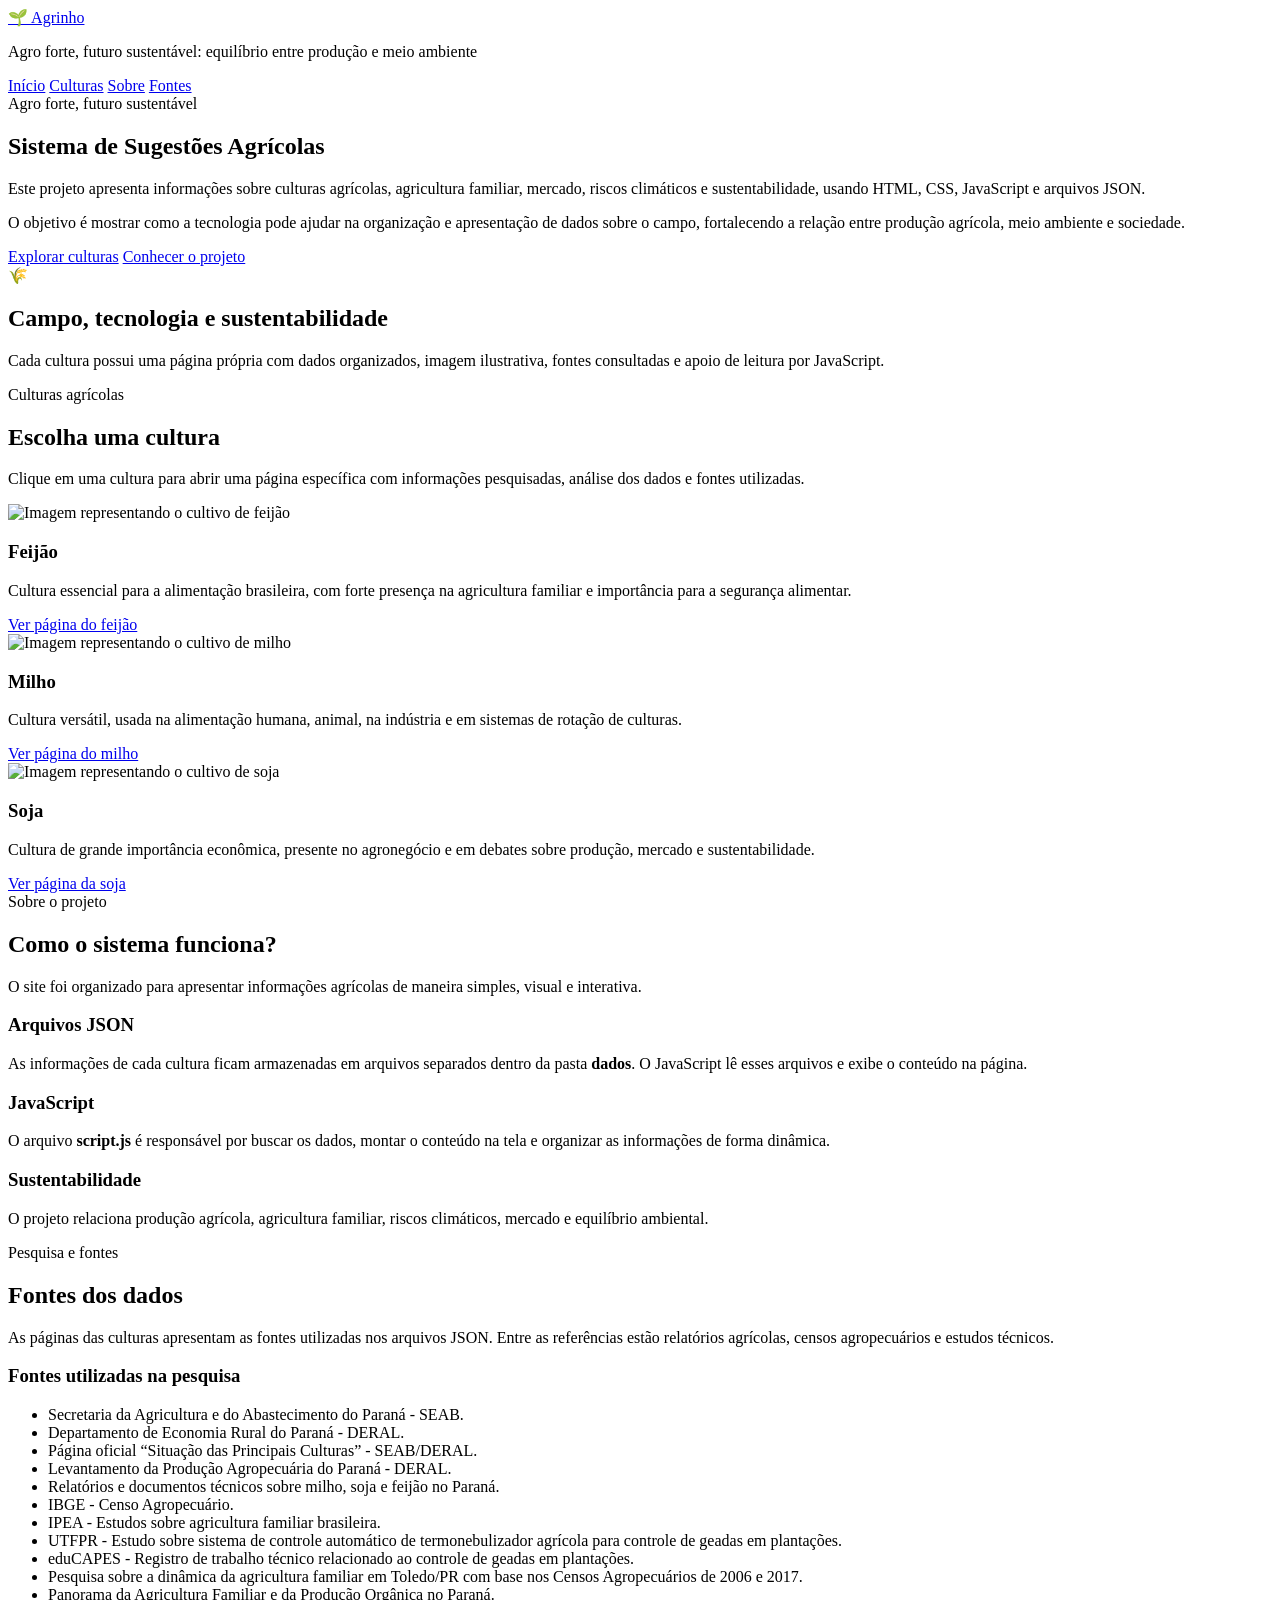
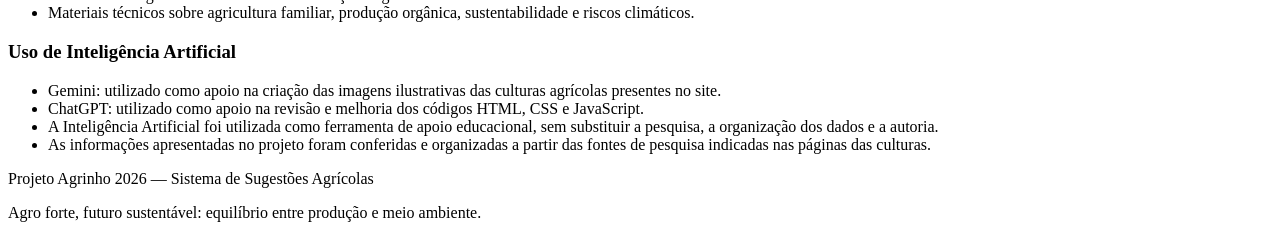
==== index.html @ 476148e0 "Create index.html" ====
<!DOCTYPE html>
<html lang="pt-BR">
<head>
  <meta charset="UTF-8">
  <meta name="viewport" content="width=device-width, initial-scale=1.0">

  <title>Sistema de Sugestões Agrícolas</title>

  <meta 
    name="description" 
    content="Projeto Agrinho 2026 sobre sugestões agrícolas, sustentabilidade, agricultura familiar e análise de culturas como feijão, milho e soja."
  >

  <link rel="stylesheet" href="style.css">
</head>
<body>

  <header class="topo" id="inicio">
    <div class="topo-conteudo">
      <div class="marca-projeto">
        <a href="index.html" class="logo">🌱 Agrinho</a>
        <p class="tema-projeto">Agro forte, futuro sustentável: equilíbrio entre produção e meio ambiente</p>
      </div>

      <nav class="menu">
        <a href="#inicio">Início</a>
        <a href="#culturas">Culturas</a>
        <a href="#sobre">Sobre</a>
        <a href="#fontes">Fontes</a>
      </nav>
    </div>
  </header>

  <main>

    <section class="hero">
      <div class="hero-texto">
        <span class="etiqueta">Agro forte, futuro sustentável</span>

        <h1>Sistema de Sugestões Agrícolas</h1>

        <p>
          Este projeto apresenta informações sobre culturas agrícolas, agricultura familiar,
          mercado, riscos climáticos e sustentabilidade, usando HTML, CSS, JavaScript e arquivos JSON.
        </p>

        <p>
          O objetivo é mostrar como a tecnologia pode ajudar na organização e apresentação de dados
          sobre o campo, fortalecendo a relação entre produção agrícola, meio ambiente e sociedade.
        </p>

        <div class="hero-botoes">
          <a href="#culturas" class="botao-principal">Explorar culturas</a>
          <a href="#sobre" class="botao-secundario">Conhecer o projeto</a>
        </div>
      </div>

      <div class="hero-card">
        <div class="hero-card-conteudo">
          <span>🌾</span>
          <h2>Campo, tecnologia e sustentabilidade</h2>
          <p>
            Cada cultura possui uma página própria com dados organizados, imagem ilustrativa,
            fontes consultadas e apoio de leitura por JavaScript.
          </p>
        </div>
      </div>
    </section>

    <section id="culturas" class="secao">
      <div class="cabecalho-secao">
        <span class="etiqueta">Culturas agrícolas</span>
        <h2>Escolha uma cultura</h2>
        <p>
          Clique em uma cultura para abrir uma página específica com informações pesquisadas,
          análise dos dados e fontes utilizadas.
        </p>
      </div>

      <div class="cards-culturas">

        <article class="card-cultura">
          <img src="img/feijao.png" alt="Imagem representando o cultivo de feijão">

          <div>
            <h3>Feijão</h3>

            <p>
              Cultura essencial para a alimentação brasileira, com forte presença na agricultura familiar
              e importância para a segurança alimentar.
            </p>

            <a href="feijao.html" class="botao-principal">Ver página do feijão</a>
          </div>
        </article>

        <article class="card-cultura">
          <img src="img/milho.png" alt="Imagem representando o cultivo de milho">

          <div>
            <h3>Milho</h3>

            <p>
              Cultura versátil, usada na alimentação humana, animal, na indústria e em sistemas
              de rotação de culturas.
            </p>

            <a href="milho.html" class="botao-principal">Ver página do milho</a>
          </div>
        </article>

        <article class="card-cultura">
          <img src="img/soja.png" alt="Imagem representando o cultivo de soja">

          <div>
            <h3>Soja</h3>

            <p>
              Cultura de grande importância econômica, presente no agronegócio e em debates sobre
              produção, mercado e sustentabilidade.
            </p>

            <a href="soja.html" class="botao-principal">Ver página da soja</a>
          </div>
        </article>

      </div>
    </section>

    <section id="sobre" class="secao secao-destaque">
      <div class="cabecalho-secao">
        <span class="etiqueta">Sobre o projeto</span>
        <h2>Como o sistema funciona?</h2>
        <p>
          O site foi organizado para apresentar informações agrícolas de maneira simples,
          visual e interativa.
        </p>
      </div>

      <div class="cards-culturas cards-info">

        <article class="card-cultura card-info">
          <div>
            <h3>Arquivos JSON</h3>
            <p>
              As informações de cada cultura ficam armazenadas em arquivos separados dentro da pasta
              <strong>dados</strong>. O JavaScript lê esses arquivos e exibe o conteúdo na página.
            </p>
          </div>
        </article>

        <article class="card-cultura card-info">
          <div>
            <h3>JavaScript</h3>
            <p>
              O arquivo <strong>script.js</strong> é responsável por buscar os dados, montar o conteúdo
              na tela e organizar as informações de forma dinâmica.
            </p>
          </div>
        </article>

        <article class="card-cultura card-info">
          <div>
            <h3>Sustentabilidade</h3>
            <p>
              O projeto relaciona produção agrícola, agricultura familiar, riscos climáticos,
              mercado e equilíbrio ambiental.
            </p>
          </div>
        </article>

      </div>
    </section>

    <section id="fontes" class="secao">
      <div class="cabecalho-secao">
        <span class="etiqueta">Pesquisa e fontes</span>
        <h2>Fontes dos dados</h2>
        <p>
          As páginas das culturas apresentam as fontes utilizadas nos arquivos JSON.
          Entre as referências estão relatórios agrícolas, censos agropecuários e estudos técnicos.
        </p>
      </div>
<div class="fontes-dados">
  <h3>Fontes utilizadas na pesquisa</h3>

  <ul>
    <li>Secretaria da Agricultura e do Abastecimento do Paraná - SEAB.</li>
    <li>Departamento de Economia Rural do Paraná - DERAL.</li>
    <li>Página oficial “Situação das Principais Culturas” - SEAB/DERAL.</li>
    <li>Levantamento da Produção Agropecuária do Paraná - DERAL.</li>
    <li>Relatórios e documentos técnicos sobre milho, soja e feijão no Paraná.</li>
    <li>IBGE - Censo Agropecuário.</li>
    <li>IPEA - Estudos sobre agricultura familiar brasileira.</li>
    <li>UTFPR - Estudo sobre sistema de controle automático de termonebulizador agrícola para controle de geadas em plantações.</li>
    <li>eduCAPES - Registro de trabalho técnico relacionado ao controle de geadas em plantações.</li>
    <li>Pesquisa sobre a dinâmica da agricultura familiar em Toledo/PR com base nos Censos Agropecuários de 2006 e 2017.</li>
    <li>Panorama da Agricultura Familiar e da Produção Orgânica no Paraná.</li>
    <li>Materiais técnicos sobre agricultura familiar, produção orgânica, sustentabilidade e riscos climáticos.</li>
  </ul>

  <h3>Uso de Inteligência Artificial</h3>

  <ul>
    <li>Gemini: utilizado como apoio na criação das imagens ilustrativas das culturas agrícolas presentes no site.</li>
    <li>ChatGPT: utilizado como apoio na revisão e melhoria dos códigos HTML, CSS e JavaScript.</li>
    <li>A Inteligência Artificial foi utilizada como ferramenta de apoio educacional, sem substituir a pesquisa, a organização dos dados e a autoria.</li>
    <li>As informações apresentadas no projeto foram conferidas e organizadas a partir das fontes de pesquisa indicadas nas páginas das culturas.</li>
  </ul>
</div>
    </section>

  </main>

  <footer class="rodape">
    <p>Projeto Agrinho 2026 — Sistema de Sugestões Agrícolas</p>
    <p>Agro forte, futuro sustentável: equilíbrio entre produção e meio ambiente.</p>
  </footer>

</body>
</html>
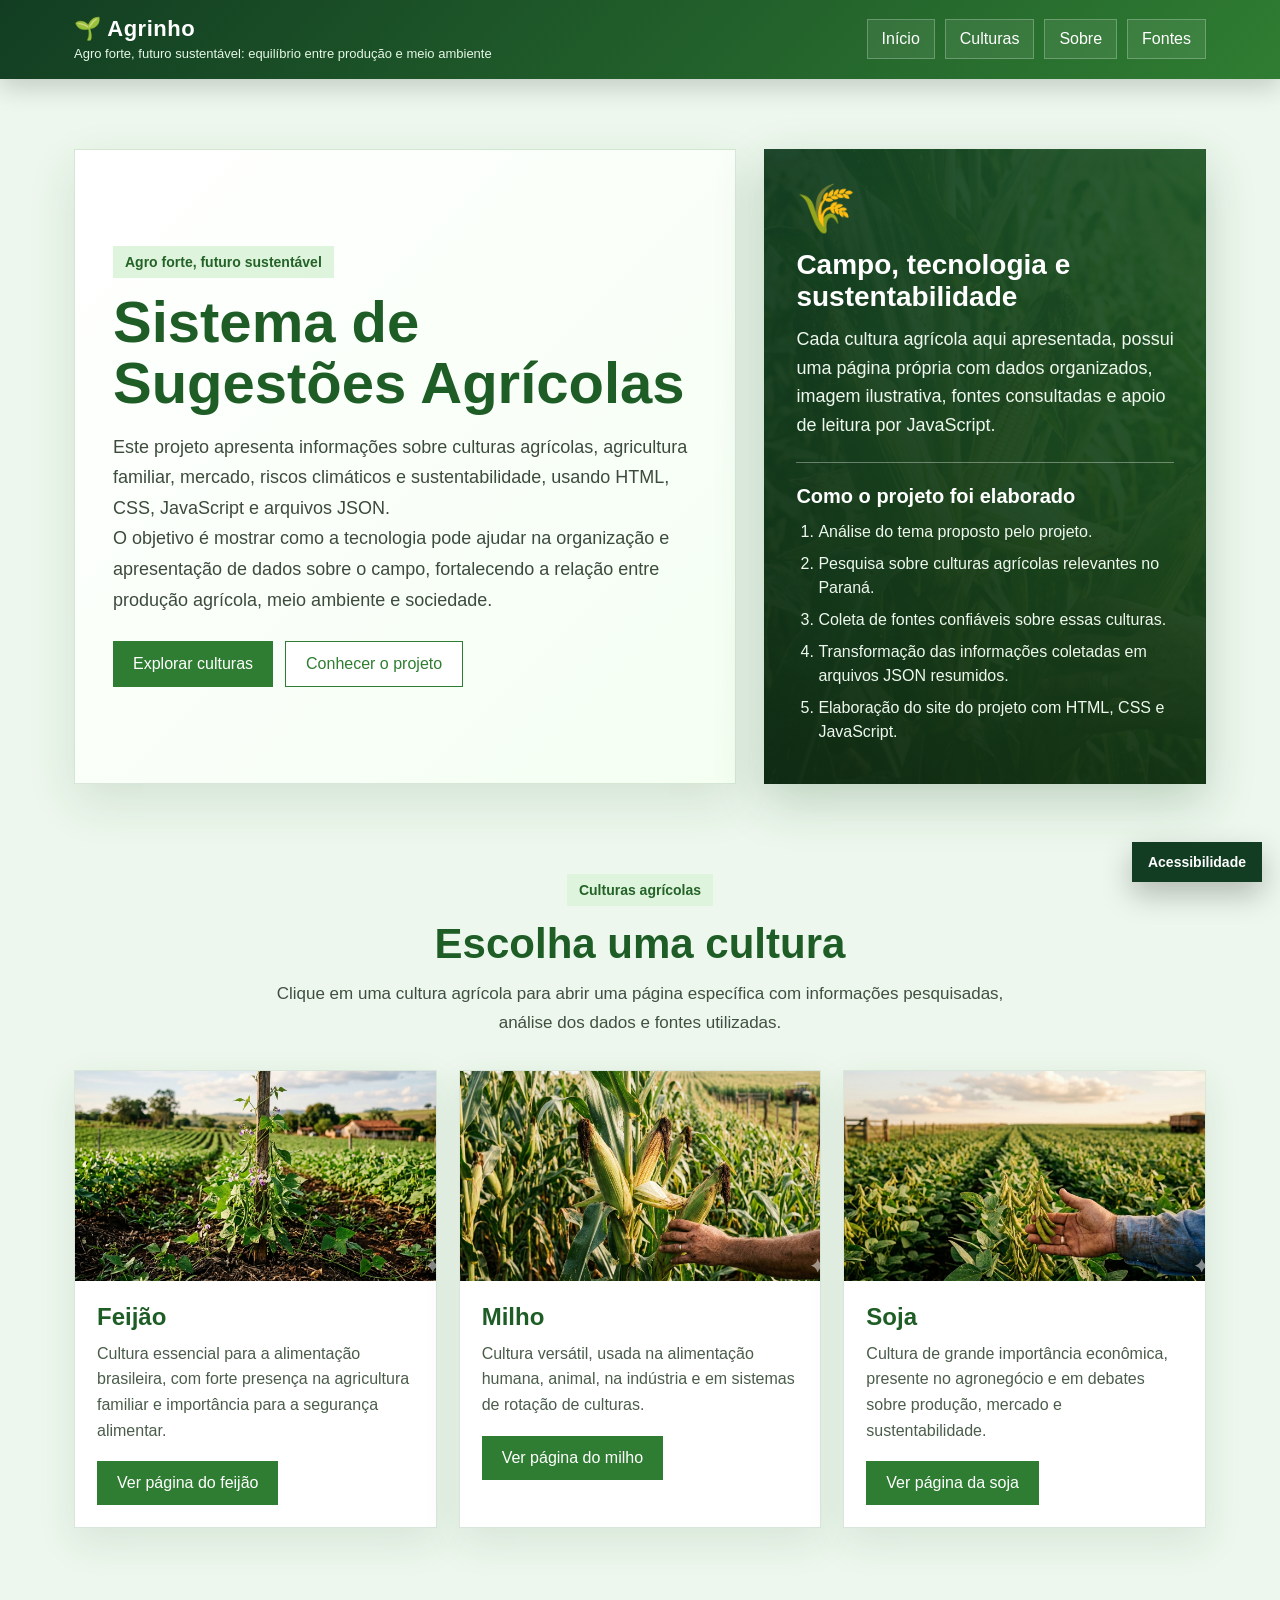
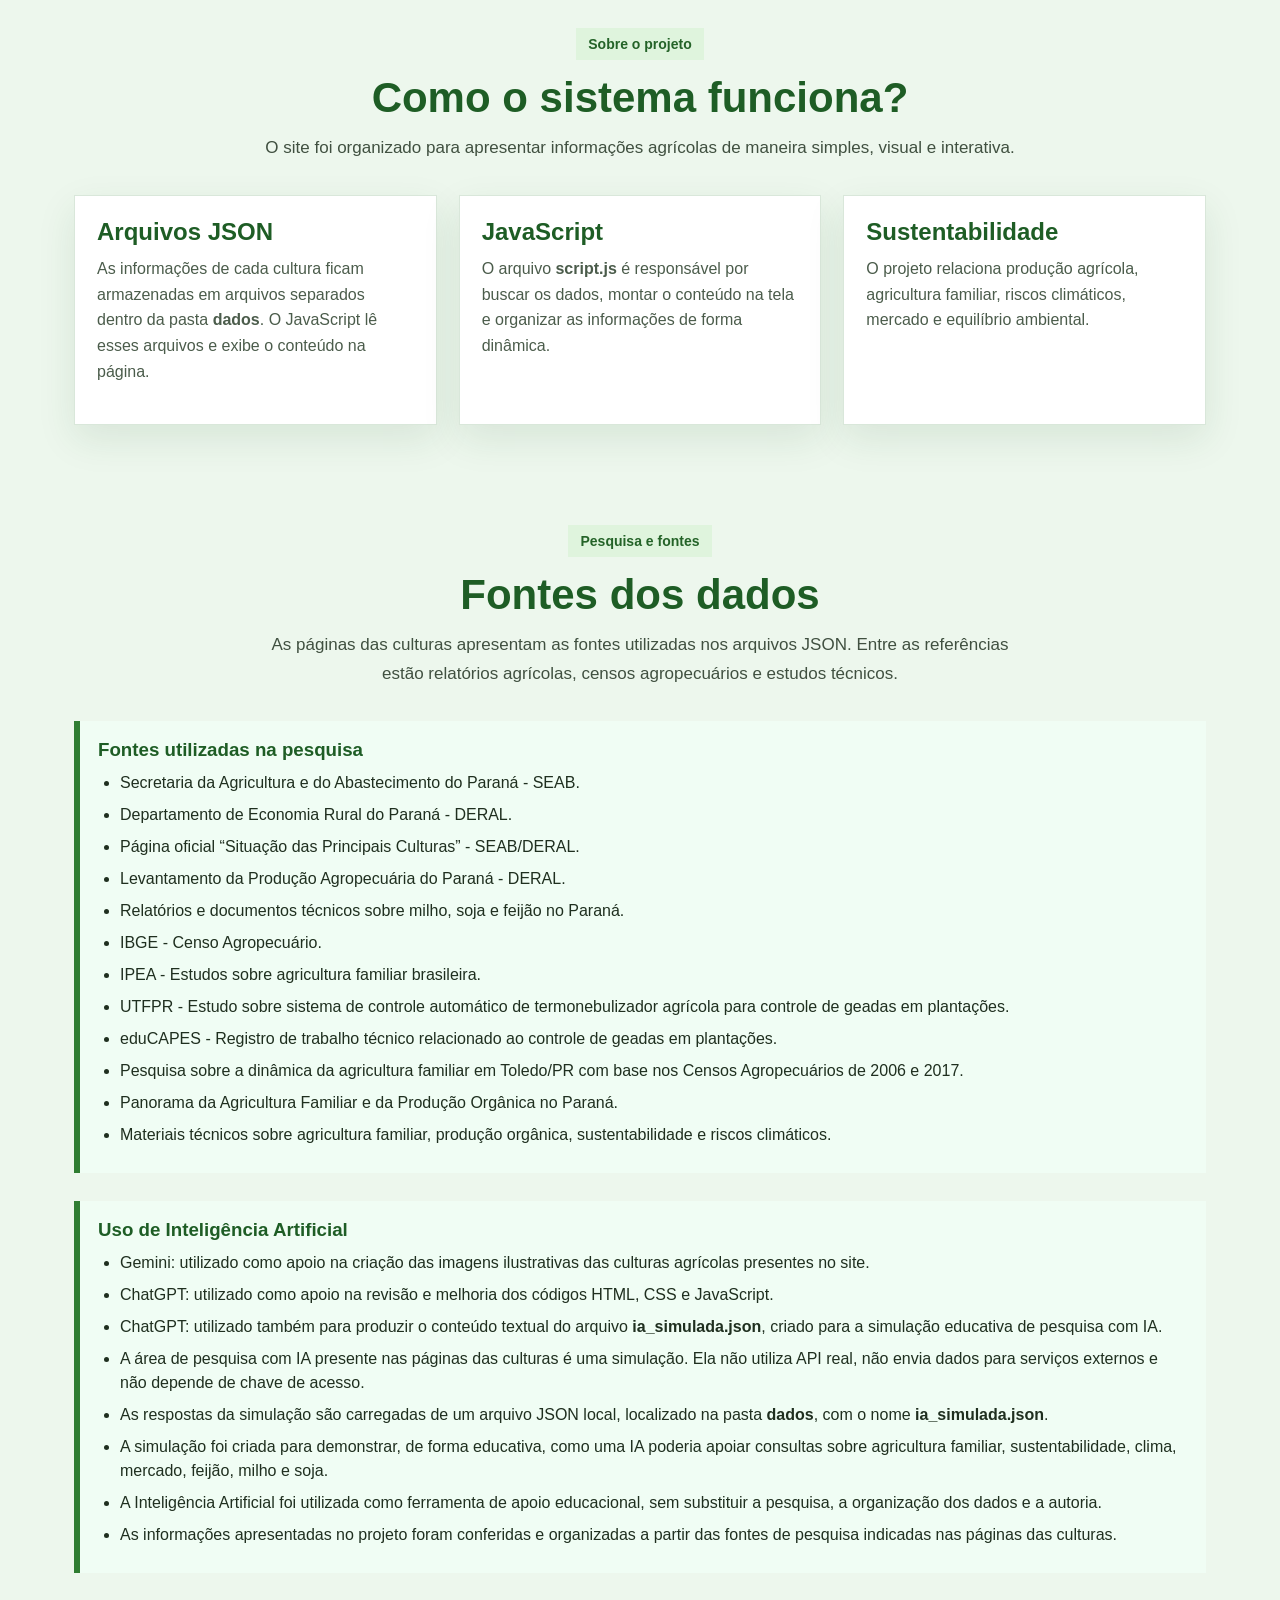
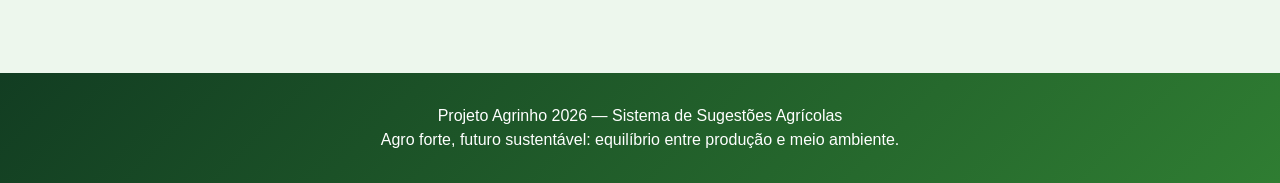
==== commit 8a93fd9d: "Update index.html" ====
--- a/index.html
+++ b/index.html
@@ -12,26 +12,65 @@
   >
 
   <link rel="stylesheet" href="style.css">
+  <link rel="icon" type="image/png" href="img/favicon.png">
 </head>
 <body>
 
   <header class="topo" id="inicio">
     <div class="topo-conteudo">
+
       <div class="marca-projeto">
         <a href="index.html" class="logo">🌱 Agrinho</a>
-        <p class="tema-projeto">Agro forte, futuro sustentável: equilíbrio entre produção e meio ambiente</p>
-      </div>
-
-      <nav class="menu">
+        <p class="tema-projeto">
+          Agro forte, futuro sustentável: equilíbrio entre produção e meio ambiente
+        </p>
+      </div>
+
+      <nav class="menu" aria-label="Menu principal">
         <a href="#inicio">Início</a>
         <a href="#culturas">Culturas</a>
         <a href="#sobre">Sobre</a>
         <a href="#fontes">Fontes</a>
       </nav>
+
     </div>
   </header>
 
-  <main>
+  <div class="acessibilidade" aria-label="Recursos de acessibilidade">
+    <button 
+      type="button" 
+      id="btn-toggle-acessibilidade" 
+      class="btn-acessibilidade-principal"
+      aria-label="Abrir opções de acessibilidade"
+      aria-expanded="false"
+    >
+      Acessibilidade
+    </button>
+
+    <div class="painel-acessibilidade" id="painel-acessibilidade" aria-hidden="true">
+      <button type="button" id="btn-aumentar-fonte" aria-label="Aumentar tamanho da fonte">
+        A+
+      </button>
+
+      <button type="button" id="btn-diminuir-fonte" aria-label="Diminuir tamanho da fonte">
+        A-
+      </button>
+
+      <button type="button" id="btn-restaurar-fonte" aria-label="Restaurar tamanho padrão da fonte">
+        Fonte padrão
+      </button>
+
+      <button type="button" id="btn-ler-pagina" aria-label="Ler conteúdo principal da página">
+        Ler página
+      </button>
+
+      <button type="button" id="btn-parar-leitura" aria-label="Parar leitura da página">
+        Parar leitura
+      </button>
+    </div>
+  </div>
+
+  <main id="conteudo-principal">
 
     <section class="hero">
       <div class="hero-texto">
@@ -59,10 +98,23 @@
         <div class="hero-card-conteudo">
           <span>🌾</span>
           <h2>Campo, tecnologia e sustentabilidade</h2>
+
           <p>
-            Cada cultura possui uma página própria com dados organizados, imagem ilustrativa,
+            Cada cultura agrícola aqui apresentada, possui uma página própria com dados organizados, imagem ilustrativa,
             fontes consultadas e apoio de leitura por JavaScript.
           </p>
+
+          <hr class="linha-hero">
+
+          <h3>Como o projeto foi elaborado</h3>
+
+          <ol class="lista-hero">
+            <li>Análise do tema proposto pelo projeto.</li>
+            <li>Pesquisa sobre culturas agrícolas relevantes no Paraná.</li>
+            <li>Coleta de fontes confiáveis sobre essas culturas.</li>
+            <li>Transformação das informações coletadas em arquivos JSON resumidos.</li>
+            <li>Elaboração do site do projeto com HTML, CSS e JavaScript.</li>
+          </ol>
         </div>
       </div>
     </section>
@@ -72,14 +124,14 @@
         <span class="etiqueta">Culturas agrícolas</span>
         <h2>Escolha uma cultura</h2>
         <p>
-          Clique em uma cultura para abrir uma página específica com informações pesquisadas,
+          Clique em uma cultura agrícola para abrir uma página específica com informações pesquisadas,
           análise dos dados e fontes utilizadas.
         </p>
       </div>
 
       <div class="cards-culturas">
 
-        <article class="card-cultura">
+        <a href="feijao.html" class="card-cultura card-link" aria-label="Abrir página do feijão">
           <img src="img/feijao.png" alt="Imagem representando o cultivo de feijão">
 
           <div>
@@ -90,11 +142,11 @@
               e importância para a segurança alimentar.
             </p>
 
-            <a href="feijao.html" class="botao-principal">Ver página do feijão</a>
-          </div>
-        </article>
-
-        <article class="card-cultura">
+            <span class="botao-principal">Ver página do feijão</span>
+          </div>
+        </a>
+
+        <a href="milho.html" class="card-cultura card-link" aria-label="Abrir página do milho">
           <img src="img/milho.png" alt="Imagem representando o cultivo de milho">
 
           <div>
@@ -105,11 +157,11 @@
               de rotação de culturas.
             </p>
 
-            <a href="milho.html" class="botao-principal">Ver página do milho</a>
-          </div>
-        </article>
-
-        <article class="card-cultura">
+            <span class="botao-principal">Ver página do milho</span>
+          </div>
+        </a>
+
+        <a href="soja.html" class="card-cultura card-link" aria-label="Abrir página da soja">
           <img src="img/soja.png" alt="Imagem representando o cultivo de soja">
 
           <div>
@@ -120,9 +172,9 @@
               produção, mercado e sustentabilidade.
             </p>
 
-            <a href="soja.html" class="botao-principal">Ver página da soja</a>
-          </div>
-        </article>
+            <span class="botao-principal">Ver página da soja</span>
+          </div>
+        </a>
 
       </div>
     </section>
@@ -181,33 +233,40 @@
           Entre as referências estão relatórios agrícolas, censos agropecuários e estudos técnicos.
         </p>
       </div>
-<div class="fontes-dados">
-  <h3>Fontes utilizadas na pesquisa</h3>
-
-  <ul>
-    <li>Secretaria da Agricultura e do Abastecimento do Paraná - SEAB.</li>
-    <li>Departamento de Economia Rural do Paraná - DERAL.</li>
-    <li>Página oficial “Situação das Principais Culturas” - SEAB/DERAL.</li>
-    <li>Levantamento da Produção Agropecuária do Paraná - DERAL.</li>
-    <li>Relatórios e documentos técnicos sobre milho, soja e feijão no Paraná.</li>
-    <li>IBGE - Censo Agropecuário.</li>
-    <li>IPEA - Estudos sobre agricultura familiar brasileira.</li>
-    <li>UTFPR - Estudo sobre sistema de controle automático de termonebulizador agrícola para controle de geadas em plantações.</li>
-    <li>eduCAPES - Registro de trabalho técnico relacionado ao controle de geadas em plantações.</li>
-    <li>Pesquisa sobre a dinâmica da agricultura familiar em Toledo/PR com base nos Censos Agropecuários de 2006 e 2017.</li>
-    <li>Panorama da Agricultura Familiar e da Produção Orgânica no Paraná.</li>
-    <li>Materiais técnicos sobre agricultura familiar, produção orgânica, sustentabilidade e riscos climáticos.</li>
-  </ul>
-
-  <h3>Uso de Inteligência Artificial</h3>
-
-  <ul>
-    <li>Gemini: utilizado como apoio na criação das imagens ilustrativas das culturas agrícolas presentes no site.</li>
-    <li>ChatGPT: utilizado como apoio na revisão e melhoria dos códigos HTML, CSS e JavaScript.</li>
-    <li>A Inteligência Artificial foi utilizada como ferramenta de apoio educacional, sem substituir a pesquisa, a organização dos dados e a autoria.</li>
-    <li>As informações apresentadas no projeto foram conferidas e organizadas a partir das fontes de pesquisa indicadas nas páginas das culturas.</li>
-  </ul>
-</div>
+
+      <div class="fontes-dados">
+        <h3>Fontes utilizadas na pesquisa</h3>
+
+        <ul>
+          <li>Secretaria da Agricultura e do Abastecimento do Paraná - SEAB.</li>
+          <li>Departamento de Economia Rural do Paraná - DERAL.</li>
+          <li>Página oficial “Situação das Principais Culturas” - SEAB/DERAL.</li>
+          <li>Levantamento da Produção Agropecuária do Paraná - DERAL.</li>
+          <li>Relatórios e documentos técnicos sobre milho, soja e feijão no Paraná.</li>
+          <li>IBGE - Censo Agropecuário.</li>
+          <li>IPEA - Estudos sobre agricultura familiar brasileira.</li>
+          <li>UTFPR - Estudo sobre sistema de controle automático de termonebulizador agrícola para controle de geadas em plantações.</li>
+          <li>eduCAPES - Registro de trabalho técnico relacionado ao controle de geadas em plantações.</li>
+          <li>Pesquisa sobre a dinâmica da agricultura familiar em Toledo/PR com base nos Censos Agropecuários de 2006 e 2017.</li>
+          <li>Panorama da Agricultura Familiar e da Produção Orgânica no Paraná.</li>
+          <li>Materiais técnicos sobre agricultura familiar, produção orgânica, sustentabilidade e riscos climáticos.</li>
+        </ul>
+      </div>
+
+      <div class="fontes-dados">
+        <h3>Uso de Inteligência Artificial</h3>
+
+        <ul>
+          <li>Gemini: utilizado como apoio na criação das imagens ilustrativas das culturas agrícolas presentes no site.</li>
+          <li>ChatGPT: utilizado como apoio na revisão e melhoria dos códigos HTML, CSS e JavaScript.</li>
+          <li>ChatGPT: utilizado também para produzir o conteúdo textual do arquivo <strong>ia_simulada.json</strong>, criado para a simulação educativa de pesquisa com IA.</li>
+          <li>A área de pesquisa com IA presente nas páginas das culturas é uma simulação. Ela não utiliza API real, não envia dados para serviços externos e não depende de chave de acesso.</li>
+          <li>As respostas da simulação são carregadas de um arquivo JSON local, localizado na pasta <strong>dados</strong>, com o nome <strong>ia_simulada.json</strong>.</li>
+          <li>A simulação foi criada para demonstrar, de forma educativa, como uma IA poderia apoiar consultas sobre agricultura familiar, sustentabilidade, clima, mercado, feijão, milho e soja.</li>
+          <li>A Inteligência Artificial foi utilizada como ferramenta de apoio educacional, sem substituir a pesquisa, a organização dos dados e a autoria.</li>
+          <li>As informações apresentadas no projeto foram conferidas e organizadas a partir das fontes de pesquisa indicadas nas páginas das culturas.</li>
+        </ul>
+      </div>
     </section>
 
   </main>
@@ -217,5 +276,6 @@
     <p>Agro forte, futuro sustentável: equilíbrio entre produção e meio ambiente.</p>
   </footer>
 
+  <script src="script.js"></script>
 </body>
 </html>
--- a/style.css
+++ b/style.css
@@ -0,0 +1,784 @@
+* {
+  margin: 0;
+  padding: 0;
+  box-sizing: border-box;
+}
+
+html {
+  scroll-behavior: smooth;
+}
+
+body {
+  font-family: Arial, Helvetica, sans-serif;
+  background: #edf7ed;
+  color: #1f2f1f;
+}
+
+a {
+  color: inherit;
+}
+
+button,
+a {
+  -webkit-tap-highlight-color: transparent;
+}
+
+.topo {
+  position: sticky;
+  top: 0;
+  z-index: 1000;
+  background: linear-gradient(135deg, #123d22, #2f7d32);
+  box-shadow: 0 8px 25px rgba(0, 0, 0, 0.18);
+}
+
+.topo-conteudo {
+  max-width: 1180px;
+  margin: 0 auto;
+  padding: 16px 24px;
+  display: flex;
+  align-items: center;
+  justify-content: space-between;
+  gap: 16px;
+}
+
+.marca-projeto {
+  display: flex;
+  flex-direction: column;
+  gap: 4px;
+}
+
+.logo {
+  color: #ffffff;
+  text-decoration: none;
+  font-weight: 800;
+  font-size: 22px;
+  letter-spacing: 0.5px;
+}
+
+.tema-projeto {
+  color: #e6f7e6;
+  font-size: 13px;
+  line-height: 1.3;
+  max-width: 420px;
+}
+
+.menu {
+  display: flex;
+  align-items: center;
+  gap: 10px;
+  flex-wrap: wrap;
+}
+
+.menu a {
+  color: #ffffff;
+  text-decoration: none;
+  padding: 10px 14px;
+  border: 1px solid rgba(255, 255, 255, 0.25);
+  background: rgba(255, 255, 255, 0.08);
+  transition: 0.3s;
+}
+
+.menu a:hover,
+.menu a:focus {
+  background: rgba(255, 255, 255, 0.2);
+  outline: 2px solid rgba(255, 255, 255, 0.55);
+}
+
+.hero {
+  max-width: 1180px;
+  margin: 0 auto;
+  padding: 70px 24px 40px;
+  display: grid;
+  grid-template-columns: 1.2fr 0.8fr;
+  gap: 28px;
+  align-items: stretch;
+}
+
+.hero-texto {
+  height: 100%;
+  background: linear-gradient(135deg, #ffffff, #f4fff2);
+  border: 1px solid rgba(47, 125, 50, 0.18);
+  padding: 38px;
+  box-shadow: 0 18px 45px rgba(25, 80, 35, 0.12);
+  display: flex;
+  flex-direction: column;
+  justify-content: center;
+}
+
+.etiqueta {
+  display: inline-block;
+  width: fit-content;
+  margin-bottom: 14px;
+  padding: 8px 12px;
+  background: #dff4dd;
+  color: #246328;
+  font-weight: 700;
+  font-size: 14px;
+}
+
+.etiqueta-azul {
+  background: #dbeafe;
+  color: #1d4ed8;
+}
+
+.hero h1 {
+  font-size: clamp(34px, 5vw, 58px);
+  line-height: 1.05;
+  color: #1e5d25;
+  margin-bottom: 18px;
+}
+
+.hero p {
+  font-size: 18px;
+  line-height: 1.7;
+  color: #3d4b3d;
+}
+
+.hero-botoes {
+  display: flex;
+  gap: 12px;
+  flex-wrap: wrap;
+  margin-top: 26px;
+}
+
+.botao-principal,
+.botao-secundario,
+.card-cultura button,
+.card-cultura a,
+.card-cultura span.botao-principal {
+  display: inline-flex;
+  align-items: center;
+  justify-content: center;
+  padding: 13px 20px;
+  border: none;
+  text-decoration: none;
+  font-size: 16px;
+  cursor: pointer;
+  transition: 0.3s;
+}
+
+.botao-principal,
+.card-cultura button,
+.card-cultura a,
+.card-cultura span.botao-principal {
+  background: #2f7d32;
+  color: #ffffff;
+}
+
+.botao-principal:hover,
+.botao-principal:focus,
+.card-cultura button:hover,
+.card-cultura button:focus,
+.card-cultura a:hover,
+.card-cultura a:focus {
+  background: #205c24;
+  transform: translateY(-2px);
+  outline: 3px solid rgba(47, 125, 50, 0.25);
+}
+
+.card-cultura span.botao-principal {
+  pointer-events: none;
+}
+
+.botao-secundario {
+  background: #ffffff;
+  color: #2f7d32;
+  border: 1px solid #2f7d32;
+}
+
+.botao-secundario:hover,
+.botao-secundario:focus {
+  background: #e8f7e7;
+  transform: translateY(-2px);
+  outline: 3px solid rgba(47, 125, 50, 0.25);
+}
+
+.hero-card {
+  height: 100%;
+  min-height: 100%;
+  background: linear-gradient(135deg, rgba(18, 61, 34, 0.95), rgba(47, 125, 50, 0.9)), url("img/milho.png");
+  background-size: cover;
+  background-position: center;
+  color: #ffffff;
+  display: flex;
+  align-items: stretch;
+  box-shadow: 0 18px 45px rgba(25, 80, 35, 0.22);
+}
+
+.hero-card-conteudo {
+  width: 100%;
+  height: 100%;
+  padding: 32px;
+  background: linear-gradient(to top, rgba(0, 0, 0, 0.55), transparent);
+  display: flex;
+  flex-direction: column;
+  justify-content: center;
+}
+
+.hero-card span {
+  font-size: 48px;
+}
+
+.hero-card h2 {
+  font-size: 28px;
+  margin: 12px 0;
+}
+
+.hero-card p {
+  line-height: 1.6;
+  color: #eef8ee;
+}
+
+.linha-hero {
+  width: 100%;
+  margin: 22px 0;
+  border: none;
+  border-top: 1px solid rgba(255, 255, 255, 0.35);
+}
+
+.hero-card h3 {
+  font-size: 20px;
+  margin-bottom: 12px;
+  color: #ffffff;
+}
+
+.lista-hero {
+  padding-left: 22px;
+  color: #eef8ee;
+}
+
+.lista-hero li {
+  margin-bottom: 8px;
+  line-height: 1.5;
+}
+
+.secao {
+  max-width: 1180px;
+  margin: 0 auto;
+  padding: 50px 24px;
+}
+
+.secao-destaque {
+  background: transparent;
+}
+
+.cabecalho-secao {
+  text-align: center;
+  max-width: 760px;
+  margin: 0 auto 32px;
+}
+
+.cabecalho-secao h2 {
+  font-size: clamp(28px, 4vw, 42px);
+  color: #1e5d25;
+  margin-bottom: 12px;
+}
+
+.cabecalho-secao p {
+  font-size: 17px;
+  line-height: 1.7;
+  color: #405040;
+}
+
+.cards-culturas {
+  display: grid;
+  grid-template-columns: repeat(3, 1fr);
+  gap: 22px;
+}
+
+.cards-info .card-cultura {
+  display: flex;
+  min-height: 100%;
+}
+
+.card-cultura {
+  background: #ffffff;
+  overflow: hidden;
+  border: 1px solid rgba(47, 125, 50, 0.18);
+  box-shadow: 0 14px 36px rgba(25, 80, 35, 0.10);
+  transition: 0.3s;
+}
+
+.card-cultura:hover {
+  transform: translateY(-5px);
+  box-shadow: 0 20px 45px rgba(25, 80, 35, 0.16);
+}
+
+.card-link {
+  display: block;
+  text-decoration: none;
+  color: inherit;
+  cursor: pointer;
+}
+
+.card-link:hover,
+.card-link:focus {
+  transform: translateY(-5px);
+  box-shadow: 0 20px 45px rgba(25, 80, 35, 0.16);
+  outline: 3px solid rgba(47, 125, 50, 0.25);
+}
+
+.card-link:focus-visible {
+  outline: 3px solid #2f7d32;
+  outline-offset: 4px;
+}
+
+.card-link:hover span.botao-principal,
+.card-link:focus span.botao-principal {
+  background: #205c24;
+}
+
+.card-cultura img {
+  width: 100%;
+  height: 210px;
+  object-fit: cover;
+  display: block;
+}
+
+.card-cultura div {
+  padding: 22px;
+}
+
+.card-cultura h3 {
+  color: #1e5d25;
+  font-size: 24px;
+  margin-bottom: 10px;
+}
+
+.card-cultura p {
+  color: #4b5c4b;
+  line-height: 1.6;
+  margin-bottom: 18px;
+}
+
+.resultado {
+  background: #ffffff;
+  border: 1px solid rgba(47, 125, 50, 0.18);
+  box-shadow: 0 14px 36px rgba(25, 80, 35, 0.10);
+  margin-top: 20px;
+  margin-bottom: 20px;
+}
+
+.resultado-inicial {
+  text-align: center;
+  padding: 40px 20px;
+}
+
+.resultado-inicial span {
+  font-size: 54px;
+}
+
+.resultado-inicial h2 {
+  color: #1e5d25;
+  font-size: 34px;
+  margin: 10px 0;
+}
+
+.resultado-inicial p {
+  color: #4b5c4b;
+  font-size: 17px;
+}
+
+.resultado-layout {
+  display: grid;
+  grid-template-columns: 0.9fr 1.1fr;
+  gap: 28px;
+  align-items: start;
+}
+
+.resultado-imagem img {
+  width: 100%;
+  height: 430px;
+  object-fit: cover;
+  display: block;
+  box-shadow: 0 14px 34px rgba(25, 80, 35, 0.18);
+}
+
+.resultado-conteudo h2 {
+  color: #1e5d25;
+  font-size: 36px;
+  margin-bottom: 12px;
+}
+
+.resultado-conteudo p {
+  line-height: 1.7;
+  color: #3f503f;
+  margin-bottom: 12px;
+}
+
+.resultado-conteudo h3 {
+  color: #2f7d32;
+  margin: 22px 0 8px;
+}
+
+.resultado-conteudo ul {
+  padding-left: 22px;
+  margin-bottom: 10px;
+}
+
+.resultado-conteudo li {
+  margin-bottom: 8px;
+  line-height: 1.6;
+}
+
+.lista-dados {
+  margin-top: 10px;
+  padding-left: 22px;
+}
+
+.lista-dados li {
+  margin-bottom: 10px;
+  line-height: 1.6;
+}
+
+.lista-dados ul {
+  margin-top: 8px;
+  padding-left: 22px;
+}
+
+.fontes-dados {
+  margin-top: 28px;
+  padding: 18px;
+  background: #f0fdf4;
+  border-left: 6px solid #2f7d32;
+}
+
+.fontes-dados h3 {
+  margin-top: 0;
+  margin-bottom: 10px;
+  color: #1e5d25;
+}
+
+.fontes-dados ul {
+  padding-left: 22px;
+  margin-top: 10px;
+}
+
+.fontes-dados li {
+  margin-bottom: 8px;
+  line-height: 1.5;
+}
+
+.fontes-dados a {
+  color: #1d4ed8;
+  font-weight: 700;
+  word-break: break-word;
+}
+
+.fontes-dados a:hover,
+.fontes-dados a:focus {
+  color: #1e40af;
+}
+
+.area-ia {
+  margin-top: 20px;
+}
+
+.form-ia {
+  background: #ffffff;
+  border-left: 8px solid #2563eb;
+  padding: 30px;
+  box-shadow: 0 14px 36px rgba(37, 99, 235, 0.10);
+}
+
+.aviso-ia {
+  background: #eff6ff;
+  color: #1d4ed8;
+  padding: 14px;
+  margin-bottom: 18px;
+  font-weight: 700;
+}
+
+.form-ia label {
+  display: block;
+  font-weight: 700;
+  color: #263626;
+  margin-bottom: 8px;
+}
+
+.form-ia input,
+.form-ia textarea {
+  width: 100%;
+  padding: 13px;
+  margin-bottom: 16px;
+  border: 1px solid #b9c9b9;
+  font-size: 15px;
+  outline: none;
+}
+
+.form-ia input:focus,
+.form-ia textarea:focus {
+  border-color: #2f7d32;
+  box-shadow: 0 0 0 3px rgba(47, 125, 50, 0.12);
+}
+
+.form-ia textarea {
+  min-height: 130px;
+  resize: vertical;
+}
+
+.resposta-ia {
+  margin-top: 20px;
+  padding: 18px;
+  background: #f8fafc;
+  border: 1px solid #dbeafe;
+  line-height: 1.7;
+  white-space: pre-line;
+}
+
+.erro,
+.resposta-ia.erro {
+  color: #b91c1c;
+  font-weight: 700;
+}
+
+.nota-api {
+  margin-bottom: 20px;
+  padding: 18px;
+  background: #fff7ed;
+  border-left: 6px solid #f97316;
+  color: #3f2a12;
+}
+
+.nota-api h3 {
+  margin-bottom: 8px;
+  color: #c2410c;
+}
+
+.nota-api p {
+  margin-bottom: 10px;
+  line-height: 1.6;
+}
+
+.acessibilidade {
+  position: fixed;
+  right: 18px;
+  bottom: 18px;
+  z-index: 2000;
+  display: flex;
+  flex-direction: column;
+  align-items: flex-end;
+  gap: 8px;
+}
+
+.btn-acessibilidade-principal {
+  border: none;
+  background: #123d22;
+  color: #ffffff;
+  padding: 12px 16px;
+  font-size: 14px !important;
+  font-weight: 700;
+  cursor: pointer;
+  box-shadow: 0 12px 30px rgba(0, 0, 0, 0.25);
+  transition: 0.3s;
+}
+
+.btn-acessibilidade-principal:hover,
+.btn-acessibilidade-principal:focus {
+  background: #2f7d32;
+  outline: 3px solid #ffffff;
+}
+
+.painel-acessibilidade {
+  display: none;
+  flex-direction: column;
+  gap: 8px;
+  background: rgba(18, 61, 34, 0.96);
+  padding: 12px;
+  border: 1px solid rgba(255, 255, 255, 0.25);
+  box-shadow: 0 12px 30px rgba(0, 0, 0, 0.25);
+}
+
+.acessibilidade.aberta .painel-acessibilidade {
+  display: flex;
+}
+
+.painel-acessibilidade button {
+  border: none;
+  background: #ffffff;
+  color: #1e5d25;
+  padding: 10px 12px;
+  font-size: 14px !important;
+  font-weight: 700;
+  cursor: pointer;
+  transition: 0.3s;
+  text-align: center;
+}
+
+.painel-acessibilidade button:hover,
+.painel-acessibilidade button:focus {
+  background: #dff4dd;
+  outline: 3px solid #ffffff;
+}
+
+body.fonte-grande p,
+body.fonte-grande li,
+body.fonte-grande a,
+body.fonte-grande label,
+body.fonte-grande input,
+body.fonte-grande textarea,
+body.fonte-grande .etiqueta,
+body.fonte-grande .tema-projeto {
+  font-size: 110% !important;
+}
+
+body.fonte-maior p,
+body.fonte-maior li,
+body.fonte-maior a,
+body.fonte-maior label,
+body.fonte-maior input,
+body.fonte-maior textarea,
+body.fonte-maior .etiqueta,
+body.fonte-maior .tema-projeto {
+  font-size: 120% !important;
+}
+
+body.fonte-extra p,
+body.fonte-extra li,
+body.fonte-extra a,
+body.fonte-extra label,
+body.fonte-extra input,
+body.fonte-extra textarea,
+body.fonte-extra .etiqueta,
+body.fonte-extra .tema-projeto {
+  font-size: 130% !important;
+}
+
+body.fonte-grande h1 {
+  font-size: clamp(38px, 6vw, 64px) !important;
+}
+
+body.fonte-maior h1 {
+  font-size: clamp(42px, 7vw, 72px) !important;
+}
+
+body.fonte-extra h1 {
+  font-size: clamp(46px, 8vw, 80px) !important;
+}
+
+body.fonte-grande h2 {
+  font-size: 115% !important;
+}
+
+body.fonte-maior h2 {
+  font-size: 130% !important;
+}
+
+body.fonte-extra h2 {
+  font-size: 145% !important;
+}
+
+body.fonte-grande h3 {
+  font-size: 110% !important;
+}
+
+body.fonte-maior h3 {
+  font-size: 125% !important;
+}
+
+body.fonte-extra h3 {
+  font-size: 140% !important;
+}
+
+body.fonte-grande .btn-acessibilidade-principal,
+body.fonte-maior .btn-acessibilidade-principal,
+body.fonte-extra .btn-acessibilidade-principal,
+body.fonte-grande .painel-acessibilidade button,
+body.fonte-maior .painel-acessibilidade button,
+body.fonte-extra .painel-acessibilidade button {
+  font-size: 14px !important;
+}
+
+.rodape {
+  margin-top: 50px;
+  padding: 28px 20px;
+  text-align: center;
+  background: linear-gradient(135deg, #123d22, #2f7d32);
+  color: #ffffff;
+}
+
+.rodape p {
+  margin: 6px 0;
+}
+
+@media (max-width: 900px) {
+  .hero,
+  .resultado-layout {
+    grid-template-columns: 1fr;
+  }
+
+  .hero {
+    align-items: start;
+  }
+
+  .hero-texto,
+  .hero-card {
+    height: auto;
+    min-height: auto;
+  }
+
+  .hero-card {
+    min-height: 360px;
+  }
+
+  .cards-culturas {
+    grid-template-columns: 1fr;
+  }
+
+  .resultado-imagem img {
+    height: 300px;
+  }
+}
+
+@media (max-width: 640px) {
+  .topo-conteudo {
+    align-items: flex-start;
+    flex-direction: column;
+  }
+
+  .tema-projeto {
+    font-size: 12px;
+    max-width: 100%;
+  }
+
+  .menu {
+    width: 100%;
+  }
+
+  .menu a {
+    flex: 1;
+    text-align: center;
+    justify-content: center;
+  }
+
+  .hero {
+    padding-top: 40px;
+  }
+
+  .hero-texto,
+  .form-ia {
+    padding: 24px;
+  }
+
+  .acessibilidade {
+    right: 10px;
+    bottom: 10px;
+  }
+
+  .btn-acessibilidade-principal {
+    font-size: 12px !important;
+    padding: 10px 12px;
+  }
+
+  .painel-acessibilidade {
+    max-width: 150px;
+  }
+
+  .painel-acessibilidade button,
+  body.fonte-grande .painel-acessibilidade button,
+  body.fonte-maior .painel-acessibilidade button,
+  body.fonte-extra .painel-acessibilidade button {
+    font-size: 12px !important;
+    padding: 8px;
+  }
+}
